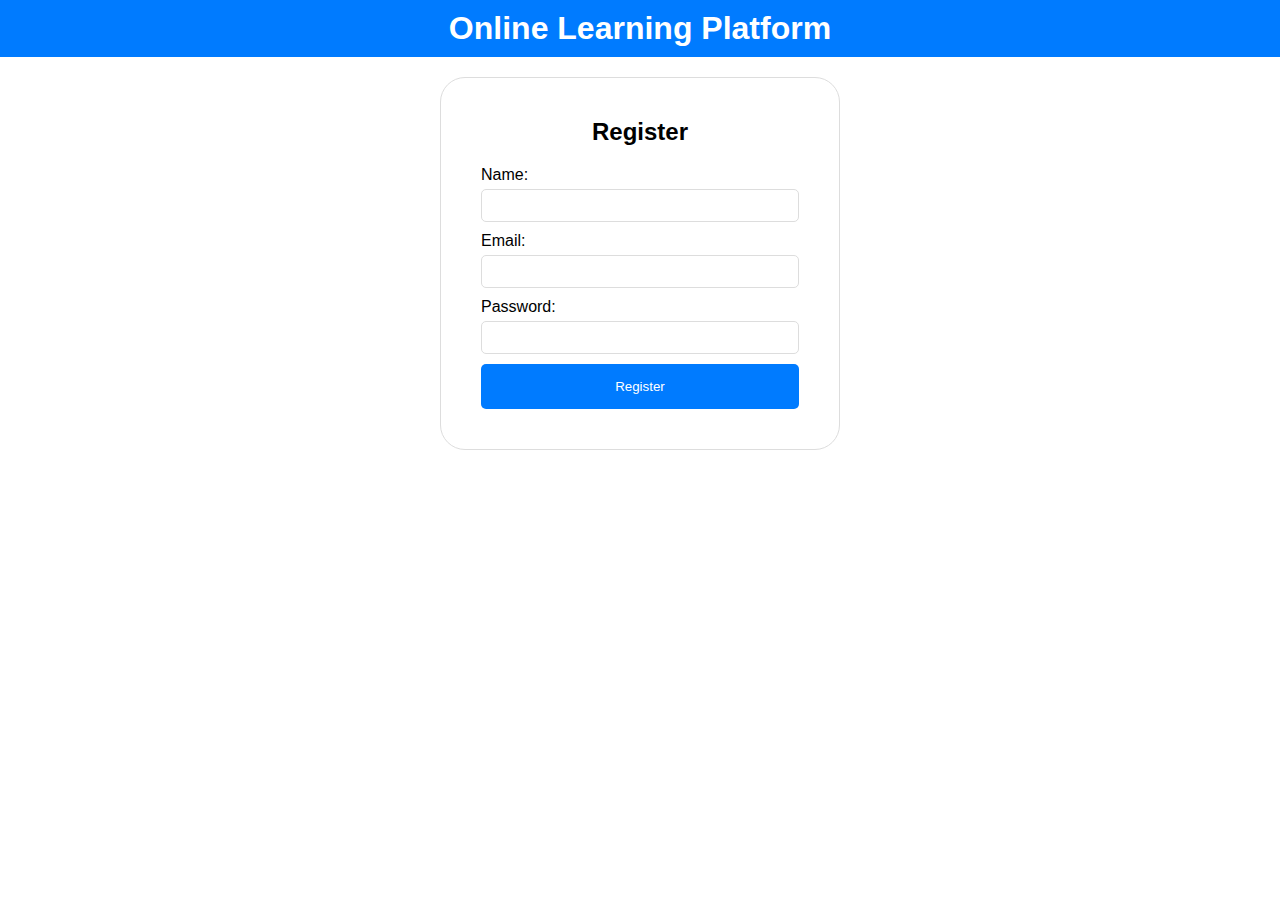
==== index.html @ c871d6da "file name change" ====
<!DOCTYPE html>
<html lang="en">

<head>
    <meta charset="UTF-8">
    <meta name="viewport" content="width=device-width, initial-scale=1.0">
    <title>Online Learning Platform</title>
    <link rel="stylesheet" href="styles.css">
</head>

<body>
    <header>
        <h1>Online Learning Platform</h1>
    </header>

    <div class="container" id="registration-page">
        <!-- User Registration Form -->
        <div class="registration-form">
            <h2>Register</h2>
            <form id="user-registration-form">
                <label for="name">Name:</label>
                <input type="text" id="name" name="name" required>

                <label for="email">Email:</label>
                <input type="email" id="email" name="email" required>

                <label for="password">Password:</label>
                <input type="password" id="password" name="password" required minlength="8">
            <button class="submitbutton">Register</button>
            </form>
        </div>
    </div>
    <div class="container" id="course-page" style="display: none;">

        <div class="course-list">
            <h2>Available Courses</h2>
            <div class="search-bar">
                <input type="text" id="course-search" placeholder="Search for courses...">
            </div>
            <div class="course-cards" id="course-cards">
            </div>
        </div>
        <div class="course-details" id="course-details">
        </div>
    </div>



    <script src="scripts.js"></script>
</body>

</html>
---- styles.css ----
* {
    box-sizing: border-box;
}

body {
    font-family: Arial, sans-serif;
    margin: 0;
    padding: 0;
}

.container {
    max-width: 1200px;
    margin: 0 auto;
    padding: 20px;
}

header {
    background-color: #007BFF;
    color: #fff;
    text-align: center;
    padding: 10px;
}

header h1 {
    margin: 0;
}

.registration-form {
    max-width: 400px;
    margin: 0 auto;
    padding: 40px;
    border: 1px solid #ddd;
    border-radius: 25px;
}

.registration-form h2 {
    margin: 0 0 20px;
    text-align: center;
}

.registration-form label {
    display: block;
    margin-bottom: 5px;
}

.registration-form input {
    width: 100%;
    padding: 8px;
    margin-bottom: 10px;
    border: 1px solid #ddd;
    border-radius: 5px;
    outline: none;
    display: block;
}

.registration-form .submitbutton {
    background-color: #007BFF;
    color: #fff;
    border: none;
    padding: 15px;
    border-radius: 5px;
    cursor: pointer;
    width: 100%;
    display: inline-block;
    text-decoration: none;
    text-align: center;
    
    
}

.registration-form .submitbutton:hover {
    background-color: #16d640;
}

.course-list {
    margin-top: 20px;
}

.search-bar {
    text-align: center;
    margin-bottom: 20px;
}

#course-search {
    padding: 8px;
    width: 100%;
    max-width: 400px;
    border: 1px solid #ddd;
    border-radius: 5px;
    outline: none;
}

.course-cards {
    display: flex;
    flex-wrap: wrap;
    justify-content: space-between;
}

.course-card {
    width: calc(33.33% - 20px);
    padding: 15px;
    border: 1px solid #ddd;
    border-radius: 5px;
    margin-bottom: 20px;
    cursor: pointer;
    transition: transform 0.2s ease-in-out;
}

.course-card:hover {
    transform: scale(1.02);
}

.course-card h3 {
    margin: 0;
}

.course-card p {
    margin: 5px 0;
}

.course-details {
    display: none;
    margin-top: 20px;
    border: 1px solid #ddd;
    border-radius: 5px;
    padding: 20px;
}

.back-button {
    background-color: #ccc;
    border: none;
    padding: 8px 15px;
    border-radius: 5px;
    cursor: pointer;
    margin-bottom: 10px;
}

.back-button:hover {
    background-color: #b3b3b3;
}

.course-details h2 {
    margin: 0;
}

.course-details p {
    margin: 5px 0;
}
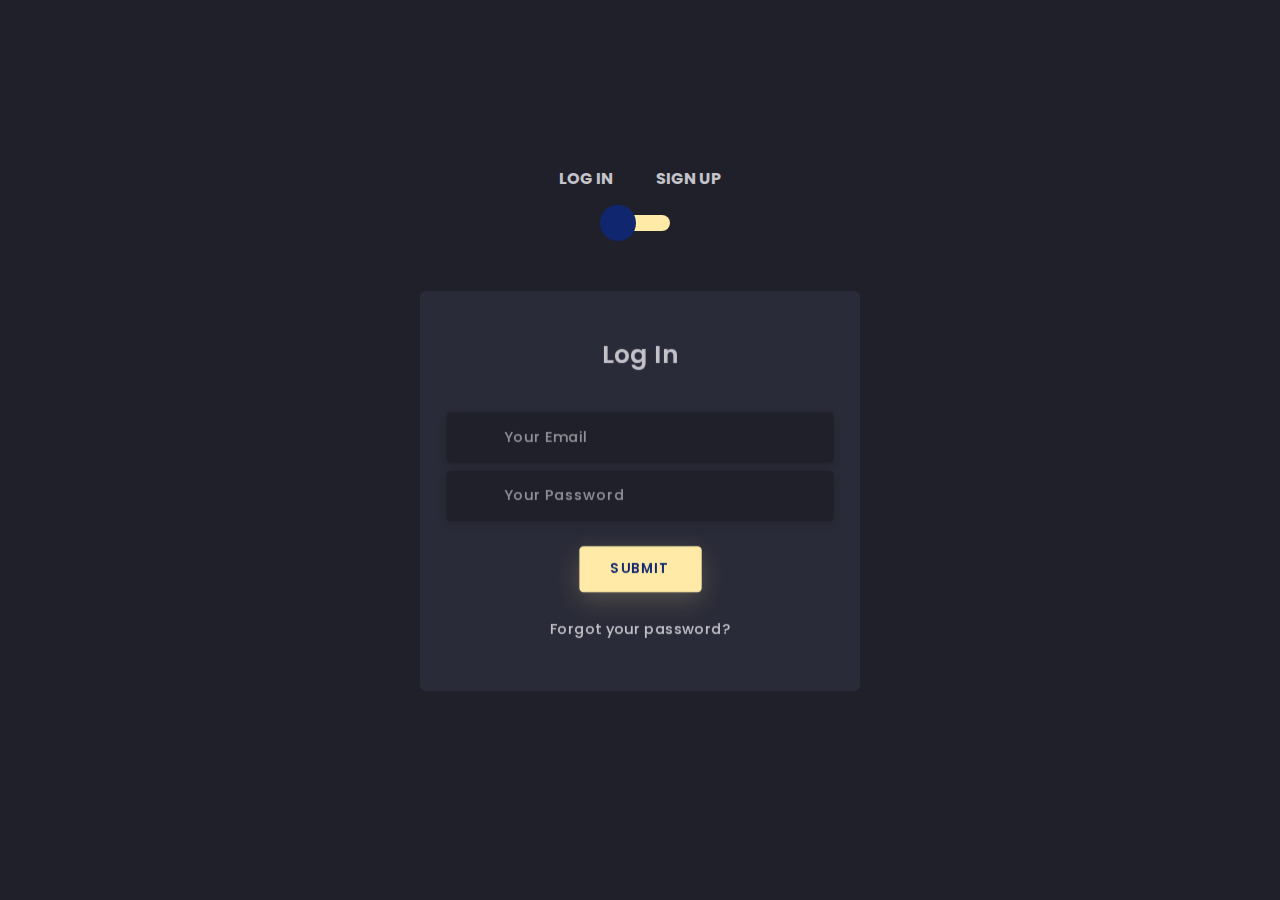
==== commit 83815461: "Change style login page" ====
--- a/index.html
+++ b/index.html
@@ -1,52 +1,74 @@
 <!DOCTYPE html>
-<html lang="en">
+<html lang="en" >
+<head>
+  <meta charset="UTF-8">
+  <title>CodePen - Login/Signup Pure CSS</title>
+  <link rel='stylesheet' href='https://cdnjs.cloudflare.com/ajax/libs/twitter-bootstrap/4.5.0/css/bootstrap.min.css'>
+<link rel='stylesheet' href='https://unicons.iconscout.com/release/v2.1.9/css/unicons.css'><link rel="stylesheet" href="./styles.css">
 
-<head>
-    <meta charset="UTF-8">
-    <meta name="viewport" content="width=device-width, initial-scale=1.0">
-    <title>Online Learning Platform</title>
-    <link rel="stylesheet" href="styles.css">
 </head>
-
 <body>
-    <header>
-        <h1>Online Learning Platform</h1>
-    </header>
-
-    <div class="container" id="registration-page">
-        <!-- User Registration Form -->
-        <div class="registration-form">
-            <h2>Register</h2>
-            <form id="user-registration-form">
-                <label for="name">Name:</label>
-                <input type="text" id="name" name="name" required>
-
-                <label for="email">Email:</label>
-                <input type="email" id="email" name="email" required>
-
-                <label for="password">Password:</label>
-                <input type="password" id="password" name="password" required minlength="8">
-            <button class="submitbutton">Register</button>
-            </form>
-        </div>
-    </div>
-    <div class="container" id="course-page" style="display: none;">
-
-        <div class="course-list">
-            <h2>Available Courses</h2>
-            <div class="search-bar">
-                <input type="text" id="course-search" placeholder="Search for courses...">
-            </div>
-            <div class="course-cards" id="course-cards">
-            </div>
-        </div>
-        <div class="course-details" id="course-details">
-        </div>
-    </div>
-
-
-
-    <script src="scripts.js"></script>
+<!-- partial:index.partial.html -->
+<div class="section">
+		<div class="container">
+			<div class="row full-height justify-content-center">
+				<div class="col-12 text-center align-self-center py-5">
+					<div class="section pb-5 pt-5 pt-sm-2 text-center">
+						<h6 class="mb-0 pb-3"><span>Log In </span><span>Sign Up</span></h6>
+			          	<input class="checkbox" type="checkbox" id="reg-log" name="reg-log"/>
+			          	<label for="reg-log"></label>
+						<div class="card-3d-wrap mx-auto">
+							<div class="card-3d-wrapper">
+								<div class="card-front">
+									<div class="center-wrap">
+										<div class="section text-center">
+											<h4 class="mb-4 pb-3">Log In</h4>
+											<div class="form-group">
+                                                
+												<input type="email" name="logemail" class="form-style" placeholder="Your Email" id="logemail" autocomplete="off">
+												<i class="input-icon uil uil-at"></i>
+											</div>	
+											<div class="form-group mt-2">
+												<input type="password" name="logpass" class="form-style" placeholder="Your Password" id="logpass" autocomplete="off">
+												<i class="input-icon uil uil-lock-alt"></i>
+											</div>
+                                           
+											<a href="https://singhadityaa.github.io/Online-Learning-Platform/main.html" class="btn mt-4">submit</a>
+                                    
+                            				<p class="mb-0 mt-4 text-center"><a href="#0" class="link">Forgot your password?</a></p>
+				      					</div>
+			      					</div>
+			      				</div>
+								<div class="card-back">
+									<div class="center-wrap">
+										<div class="section text-center">
+											<h4 class="mb-4 pb-3">Sign Up</h4>
+											<div class="form-group">
+												<input type="text" name="logname" class="form-style" placeholder="Your Full Name" id="logname" autocomplete="off">
+												<i class="input-icon uil uil-user"></i>
+											</div>	
+											<div class="form-group mt-2">
+												<input type="email" name="logemail" class="form-style" placeholder="Your Email" id="logemail" autocomplete="off">
+												<i class="input-icon uil uil-at"></i>
+											</div>	
+											<div class="form-group mt-2">
+												<input type="password" name="logpass" class="form-style" placeholder="Your Password" id="logpass" autocomplete="off">
+												<i class="input-icon uil uil-lock-alt"></i>
+											</div>
+                                 
+											<a href="https://singhadityaa.github.io/Online-Learning-Platform/main.html" class="btn mt-4">submit</a>
+                                         
+				      					</div>
+			      					</div>
+			      				</div>
+			      			</div>
+			      		</div>
+			      	</div>
+		      	</div>
+	      	</div>
+	    </div>
+	</div>
+<script src="scripts.js"></script>
+  
 </body>
-
-</html>+</html>
--- a/styles.css
+++ b/styles.css
@@ -1,148 +1,291 @@
-* {
-    box-sizing: border-box;
-}
-
-body {
-    font-family: Arial, sans-serif;
+/* Please ❤ this if you like it! */
+
+
+@import url('https://fonts.googleapis.com/css?family=Poppins:400,500,600,700,800,900');
+
+body{
+	font-family: 'Poppins', sans-serif;
+	font-weight: 300;
+	font-size: 15px;
+	line-height: 1.7;
+	color: #c4c3ca;
+	background-color: #1f2029;
+	overflow-x: hidden;
+}
+a {
+	cursor: pointer;
+  transition: all 200ms linear;
+}
+a:hover {
+	text-decoration: none;
+}
+.link {
+  color: #c4c3ca;
+}
+.link:hover {
+  color: #ffeba7;
+}
+p {
+  font-weight: 500;
+  font-size: 14px;
+  line-height: 1.7;
+}
+h4 {
+  font-weight: 600;
+}
+h6 span{
+  padding: 0 20px;
+  text-transform: uppercase;
+  font-weight: 700;
+}
+.section{
+  position: relative;
+  width: 100%;
+  display: block;
+}
+.full-height{
+  min-height: 100vh;
+}
+[type="checkbox"]:checked,
+[type="checkbox"]:not(:checked){
+  position: absolute;
+  left: -9999px;
+}
+.checkbox:checked + label,
+.checkbox:not(:checked) + label{
+  position: relative;
+  display: block;
+  text-align: center;
+  width: 60px;
+  height: 16px;
+  border-radius: 8px;
+  padding: 0;
+  margin: 10px auto;
+  cursor: pointer;
+  background-color: #ffeba7;
+}
+.checkbox:checked + label:before,
+.checkbox:not(:checked) + label:before{
+  position: absolute;
+  display: block;
+  width: 36px;
+  height: 36px;
+  border-radius: 50%;
+  color: #ffeba7;
+  background-color: #102770;
+  font-family: 'unicons';
+  content: '\eb4f';
+  z-index: 20;
+  top: -10px;
+  left: -10px;
+  line-height: 36px;
+  text-align: center;
+  font-size: 24px;
+  transition: all 0.5s ease;
+}
+.checkbox:checked + label:before {
+  transform: translateX(44px) rotate(-270deg);
+}
+
+
+.card-3d-wrap {
+  position: relative;
+  width: 440px;
+  max-width: 100%;
+  height: 400px;
+  -webkit-transform-style: preserve-3d;
+  transform-style: preserve-3d;
+  perspective: 800px;
+  margin-top: 60px;
+}
+.card-3d-wrapper {
+  width: 100%;
+  height: 100%;
+  position:absolute;    
+  top: 0;
+  left: 0;  
+  -webkit-transform-style: preserve-3d;
+  transform-style: preserve-3d;
+  transition: all 600ms ease-out; 
+}
+.card-front, .card-back {
+  width: 100%;
+  height: 100%;
+  background-color: #2a2b38;
+  background-image: url('https://s3-us-west-2.amazonaws.com/s.cdpn.io/1462889/pat.svg');
+  background-position: bottom center;
+  background-repeat: no-repeat;
+  background-size: 300%;
+  position: absolute;
+  border-radius: 6px;
+  left: 0;
+  top: 0;
+  -webkit-transform-style: preserve-3d;
+  transform-style: preserve-3d;
+  -webkit-backface-visibility: hidden;
+  -moz-backface-visibility: hidden;
+  -o-backface-visibility: hidden;
+  backface-visibility: hidden;
+}
+.card-back {
+  transform: rotateY(180deg);
+}
+.checkbox:checked ~ .card-3d-wrap .card-3d-wrapper {
+  transform: rotateY(180deg);
+}
+.center-wrap{
+  position: absolute;
+  width: 100%;
+  padding: 0 35px;
+  top: 50%;
+  left: 0;
+  transform: translate3d(0, -50%, 35px) perspective(100px);
+  z-index: 20;
+  display: block;
+}
+
+
+.form-group{ 
+  position: relative;
+  display: block;
     margin: 0;
     padding: 0;
 }
-
-.container {
-    max-width: 1200px;
-    margin: 0 auto;
-    padding: 20px;
-}
-
-header {
-    background-color: #007BFF;
-    color: #fff;
-    text-align: center;
-    padding: 10px;
-}
-
-header h1 {
-    margin: 0;
-}
-
-.registration-form {
-    max-width: 400px;
-    margin: 0 auto;
-    padding: 40px;
-    border: 1px solid #ddd;
-    border-radius: 25px;
-}
-
-.registration-form h2 {
-    margin: 0 0 20px;
-    text-align: center;
-}
-
-.registration-form label {
-    display: block;
-    margin-bottom: 5px;
-}
-
-.registration-form input {
-    width: 100%;
-    padding: 8px;
-    margin-bottom: 10px;
-    border: 1px solid #ddd;
-    border-radius: 5px;
-    outline: none;
-    display: block;
-}
-
-.registration-form .submitbutton {
-    background-color: #007BFF;
-    color: #fff;
-    border: none;
-    padding: 15px;
-    border-radius: 5px;
-    cursor: pointer;
-    width: 100%;
-    display: inline-block;
-    text-decoration: none;
-    text-align: center;
-    
-    
-}
-
-.registration-form .submitbutton:hover {
-    background-color: #16d640;
-}
-
-.course-list {
-    margin-top: 20px;
-}
-
-.search-bar {
-    text-align: center;
-    margin-bottom: 20px;
-}
-
-#course-search {
-    padding: 8px;
-    width: 100%;
-    max-width: 400px;
-    border: 1px solid #ddd;
-    border-radius: 5px;
-    outline: none;
-}
-
-.course-cards {
-    display: flex;
-    flex-wrap: wrap;
-    justify-content: space-between;
-}
-
-.course-card {
-    width: calc(33.33% - 20px);
-    padding: 15px;
-    border: 1px solid #ddd;
-    border-radius: 5px;
-    margin-bottom: 20px;
-    cursor: pointer;
-    transition: transform 0.2s ease-in-out;
-}
-
-.course-card:hover {
-    transform: scale(1.02);
-}
-
-.course-card h3 {
-    margin: 0;
-}
-
-.course-card p {
-    margin: 5px 0;
-}
-
-.course-details {
-    display: none;
-    margin-top: 20px;
-    border: 1px solid #ddd;
-    border-radius: 5px;
-    padding: 20px;
-}
-
-.back-button {
-    background-color: #ccc;
-    border: none;
-    padding: 8px 15px;
-    border-radius: 5px;
-    cursor: pointer;
-    margin-bottom: 10px;
-}
-
-.back-button:hover {
-    background-color: #b3b3b3;
-}
-
-.course-details h2 {
-    margin: 0;
-}
-
-.course-details p {
-    margin: 5px 0;
+.form-style {
+  padding: 13px 20px;
+  padding-left: 55px;
+  height: 48px;
+  width: 100%;
+  font-weight: 500;
+  border-radius: 4px;
+  font-size: 14px;
+  line-height: 22px;
+  letter-spacing: 0.5px;
+  outline: none;
+  color: #c4c3ca;
+  background-color: #1f2029;
+  border: none;
+  -webkit-transition: all 200ms linear;
+  transition: all 200ms linear;
+  box-shadow: 0 4px 8px 0 rgba(21,21,21,.2);
+}
+.form-style:focus,
+.form-style:active {
+  border: none;
+  outline: none;
+  box-shadow: 0 4px 8px 0 rgba(21,21,21,.2);
+}
+.input-icon {
+  position: absolute;
+  top: 0;
+  left: 18px;
+  height: 48px;
+  font-size: 24px;
+  line-height: 48px;
+  text-align: left;
+  color: #ffeba7;
+  -webkit-transition: all 200ms linear;
+    transition: all 200ms linear;
+}
+
+.form-group input:-ms-input-placeholder  {
+  color: #c4c3ca;
+  opacity: 0.7;
+  -webkit-transition: all 200ms linear;
+    transition: all 200ms linear;
+}
+.form-group input::-moz-placeholder  {
+  color: #c4c3ca;
+  opacity: 0.7;
+  -webkit-transition: all 200ms linear;
+    transition: all 200ms linear;
+}
+.form-group input:-moz-placeholder  {
+  color: #c4c3ca;
+  opacity: 0.7;
+  -webkit-transition: all 200ms linear;
+    transition: all 200ms linear;
+}
+.form-group input::-webkit-input-placeholder  {
+  color: #c4c3ca;
+  opacity: 0.7;
+  -webkit-transition: all 200ms linear;
+    transition: all 200ms linear;
+}
+.form-group input:focus:-ms-input-placeholder  {
+  opacity: 0;
+  -webkit-transition: all 200ms linear;
+    transition: all 200ms linear;
+}
+.form-group input:focus::-moz-placeholder  {
+  opacity: 0;
+  -webkit-transition: all 200ms linear;
+    transition: all 200ms linear;
+}
+.form-group input:focus:-moz-placeholder  {
+  opacity: 0;
+  -webkit-transition: all 200ms linear;
+    transition: all 200ms linear;
+}
+.form-group input:focus::-webkit-input-placeholder  {
+  opacity: 0;
+  -webkit-transition: all 200ms linear;
+    transition: all 200ms linear;
+}
+
+.btn{  
+  border-radius: 4px;
+  height: 44px;
+  font-size: 13px;
+  font-weight: 600;
+  text-transform: uppercase;
+  -webkit-transition : all 200ms linear;
+  transition: all 200ms linear;
+  padding: 0 30px;
+  letter-spacing: 1px;
+  display: -webkit-inline-flex;
+  display: -ms-inline-flexbox;
+  display: inline-flex;
+  -webkit-align-items: center;
+  -moz-align-items: center;
+  -ms-align-items: center;
+  align-items: center;
+  -webkit-justify-content: center;
+  -moz-justify-content: center;
+  -ms-justify-content: center;
+  justify-content: center;
+  -ms-flex-pack: center;
+  text-align: center;
+  border: none;
+  background-color: #ffeba7;
+  color: #102770;
+  box-shadow: 0 8px 24px 0 rgba(255,235,167,.2);
+}
+.btn:active,
+.btn:focus{  
+  background-color: #102770;
+  color: #ffeba7;
+  box-shadow: 0 8px 24px 0 rgba(16,39,112,.2);
+}
+.btn:hover{  
+  background-color: #102770;
+  color: #ffeba7;
+  box-shadow: 0 8px 24px 0 rgba(16,39,112,.2);
+}
+
+
+
+
+.logo {
+	position: absolute;
+	top: 30px;
+	right: 30px;
+	display: block;
+	z-index: 100;
+	transition: all 250ms linear;
+}
+.logo img {
+	height: 26px;
+	width: auto;
+	display: block;
 }